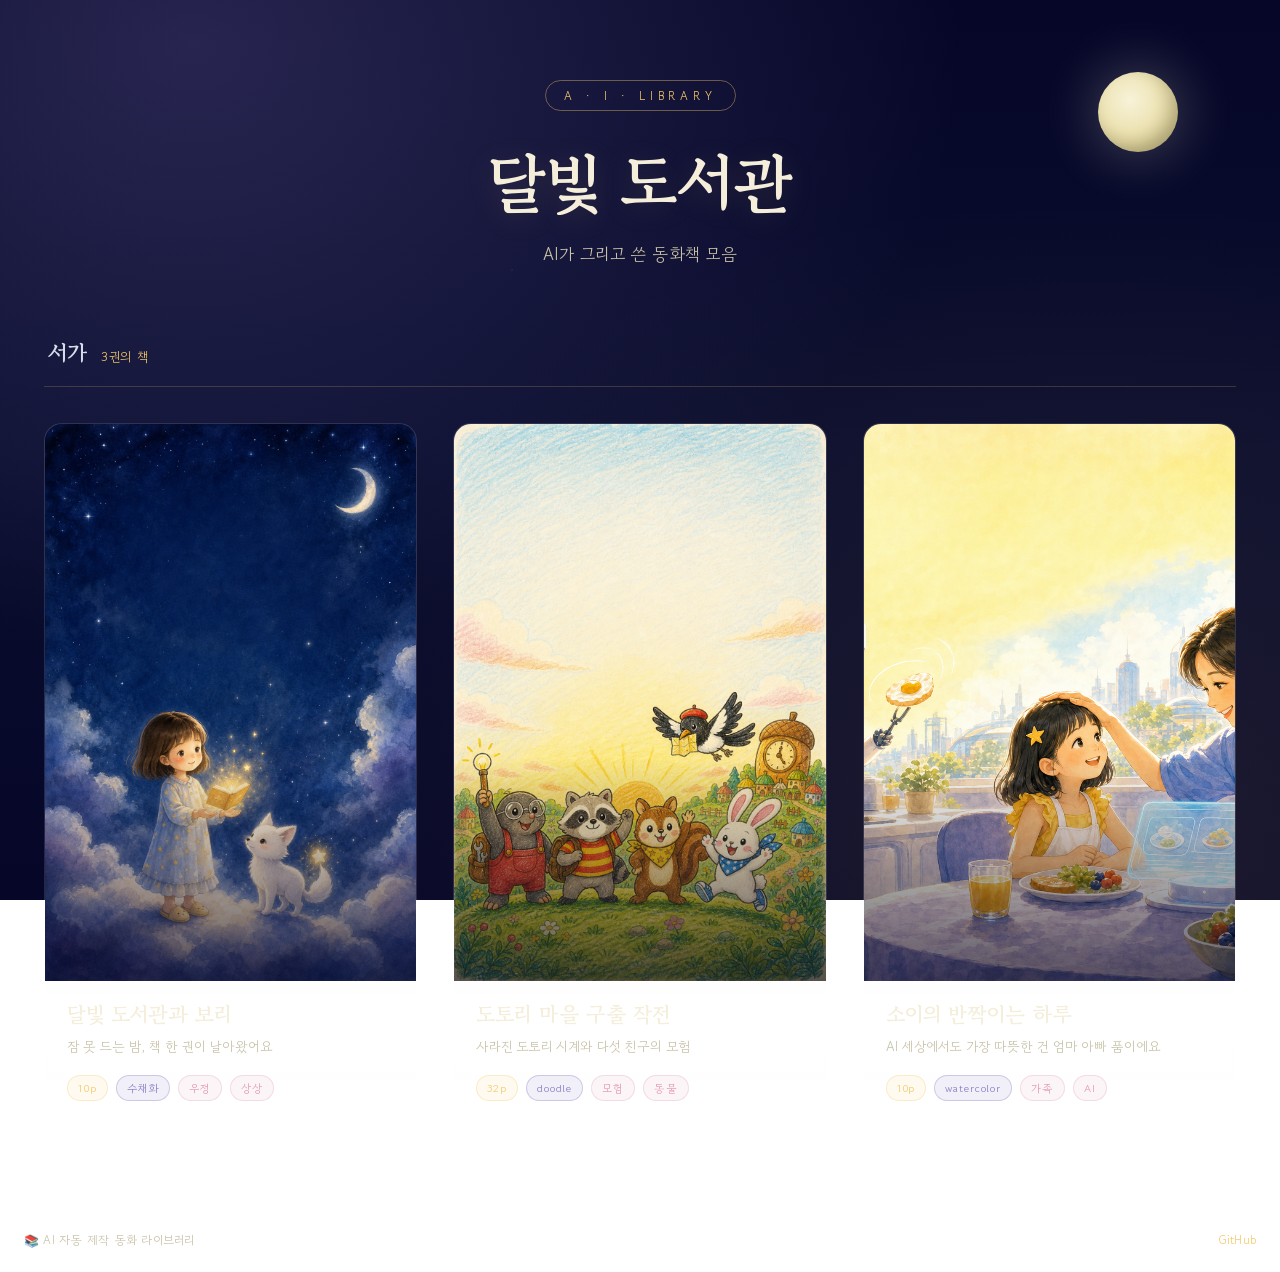
==== index.html @ fe0d3ff0 "Add moonlight library with 3 fairy tale books - 달빛 도서관과 보리 (Book 01, watercolor) - 도토리 마을 구출 작전 (Boo" ====
<!doctype html>
<html lang="ko">
<head>
  <meta charset="utf-8">
  <meta name="viewport" content="width=device-width,initial-scale=1,viewport-fit=cover">
  <meta name="theme-color" content="#0b0e2a">
  <title>달빛 도서관</title>
  <meta name="description" content="AI가 그리고 쓴 동화책 모음 — 달빛 도서관">
  <link rel="preconnect" href="https://fonts.googleapis.com">
  <link rel="preconnect" href="https://fonts.gstatic.com" crossorigin>
  <link href="https://fonts.googleapis.com/css2?family=Gowun+Batang:wght@400;700&family=Gowun+Dodum&display=swap" rel="stylesheet">
  <link rel="stylesheet" href="library.css">
</head>
<body>
  <div class="stars-bg" aria-hidden="true"></div>
  <div class="moon-deco" aria-hidden="true"></div>

  <header class="hero">
    <div class="hero-inner">
      <span class="hero-mark">A · I · LIBRARY</span>
      <h1 id="site-title">달빛 도서관</h1>
      <p id="tagline">AI가 그리고 쓴 동화책 모음</p>
    </div>
  </header>

  <main class="shelf">
    <div class="shelf-header">
      <h2>서가</h2>
      <span id="book-count" class="count"></span>
    </div>
    <div id="book-grid" class="book-grid" aria-label="동화책 목록"></div>
  </main>

  <footer class="footer">
    <div class="footer-left">
      <span>📚 AI 자동 제작 동화 라이브러리</span>
    </div>
    <div class="footer-right">
      <a href="https://github.com/revfactory/moonlight-library" target="_blank" rel="noopener">GitHub</a>
    </div>
  </footer>

  <script src="library.js"></script>
</body>
</html>
---- library.css ----
/* 달빛 도서관 — 라이브러리 홈 */

:root {
  --ink: #f4eedb;
  --ink-soft: #c8c2a8;
  --paper: #1a1f3a;
  --paper-2: #0f1230;
  --paper-3: #070925;
  --gold: #f3c969;
  --gold-soft: #e6b35a;
  --violet: #8a7ec6;
  --silver: #d6deea;
  --pink: #e29bb7;
  --green: #9bd1a8;

  --serif: "Gowun Batang", "Apple SD Gothic Neo", "Noto Serif KR", serif;
  --sans: "Gowun Dodum", "Apple SD Gothic Neo", "Noto Sans KR", system-ui, sans-serif;

  --transition: cubic-bezier(.22, .61, .36, 1);
}

* { box-sizing: border-box; }

html, body {
  margin: 0; padding: 0; min-height: 100%;
  background:
    radial-gradient(ellipse at 15% 5%, rgba(138, 126, 198, 0.25), transparent 50%),
    radial-gradient(ellipse at 85% 95%, rgba(243, 201, 105, 0.10), transparent 55%),
    linear-gradient(180deg, #060728 0%, #0a0d2e 50%, #060728 100%);
  background-attachment: fixed;
  color: var(--ink);
  font-family: var(--serif);
}

body {
  display: flex; flex-direction: column;
  min-height: 100vh;
  overflow-x: hidden;
}

/* 별빛 배경 */
.stars-bg {
  position: fixed; inset: 0; z-index: 0;
  pointer-events: none;
  background-image:
    radial-gradient(1.2px 1.2px at 10% 20%, rgba(255, 255, 255, 0.85), transparent 50%),
    radial-gradient(1px 1px at 25% 70%, rgba(255, 255, 255, 0.6), transparent 50%),
    radial-gradient(1.5px 1.5px at 40% 30%, rgba(255, 255, 255, 0.7), transparent 50%),
    radial-gradient(1px 1px at 55% 85%, rgba(255, 255, 255, 0.55), transparent 50%),
    radial-gradient(1.4px 1.4px at 70% 15%, rgba(255, 255, 255, 0.8), transparent 50%),
    radial-gradient(1px 1px at 80% 50%, rgba(255, 255, 255, 0.5), transparent 50%),
    radial-gradient(1.2px 1.2px at 90% 75%, rgba(255, 255, 255, 0.7), transparent 50%),
    radial-gradient(1px 1px at 5% 55%, rgba(255, 255, 255, 0.5), transparent 50%),
    radial-gradient(1.3px 1.3px at 35% 90%, rgba(255, 255, 255, 0.6), transparent 50%),
    radial-gradient(1px 1px at 60% 40%, rgba(255, 255, 255, 0.55), transparent 50%);
  background-size: 100% 100%;
  animation: twinkle 6s ease-in-out infinite;
}
@keyframes twinkle {
  0%, 100% { opacity: 0.6; }
  50% { opacity: 1; }
}

/* 달 장식 */
.moon-deco {
  position: fixed;
  top: 8%; right: 8%;
  width: 80px; height: 80px;
  border-radius: 50%;
  background: radial-gradient(circle at 40% 35%, #f8f3d9 0%, #e8dca5 60%, #c5b676 100%);
  box-shadow: 0 0 60px rgba(248, 243, 217, 0.3), inset -8px -8px 16px rgba(0, 0, 0, 0.2);
  z-index: 1;
  pointer-events: none;
}

/* 헤더 */
.hero {
  position: relative; z-index: 5;
  padding: 80px 24px 40px;
  text-align: center;
}
.hero-inner {
  max-width: 700px; margin: 0 auto;
}
.hero-mark {
  display: inline-block;
  font-family: var(--sans);
  font-size: 12px;
  letter-spacing: 0.4em;
  color: var(--gold);
  padding: 6px 18px;
  border: 1px solid rgba(243, 201, 105, 0.4);
  border-radius: 999px;
  margin-bottom: 24px;
}
.hero h1 {
  font-family: var(--serif);
  font-size: clamp(40px, 6vw, 64px);
  margin: 0 0 14px;
  letter-spacing: -0.01em;
  color: var(--ink);
  font-weight: 700;
  text-shadow: 0 4px 30px rgba(243, 201, 105, 0.15);
}
.hero #tagline {
  font-family: var(--sans);
  font-size: clamp(15px, 1.6vw, 17px);
  color: var(--ink-soft);
  margin: 0;
  letter-spacing: 0.02em;
}

/* 서가 */
.shelf {
  position: relative; z-index: 5;
  width: 100%;
  max-width: 1240px;
  margin: 0 auto;
  padding: 30px 24px 80px;
  flex: 1;
}
.shelf-header {
  display: flex; align-items: baseline; gap: 14px;
  padding: 0 4px 18px;
  border-bottom: 1px solid rgba(243, 201, 105, 0.2);
  margin-bottom: 36px;
}
.shelf-header h2 {
  margin: 0; font-family: var(--serif);
  font-size: 22px; font-weight: 700;
  color: var(--silver);
}
.count {
  font-family: var(--sans);
  font-size: 13px;
  color: var(--gold);
  letter-spacing: 0.05em;
}

/* 책 카드 그리드 */
.book-grid {
  display: grid;
  grid-template-columns: repeat(3, 1fr);
  gap: 36px;
}
@media (max-width: 1000px) {
  .book-grid { grid-template-columns: repeat(2, 1fr); gap: 28px; }
}
@media (max-width: 620px) {
  .book-grid { grid-template-columns: 1fr; gap: 24px; }
  .hero { padding: 60px 20px 30px; }
  .moon-deco { width: 56px; height: 56px; top: 5%; right: 6%; }
}

/* 책 카드 */
.book-card {
  display: flex; flex-direction: column;
  text-decoration: none;
  color: var(--ink);
  background: linear-gradient(180deg, rgba(255, 255, 255, 0.05) 0%, rgba(255, 255, 255, 0.02) 100%);
  border: 1px solid rgba(255, 255, 255, 0.1);
  border-radius: 18px;
  overflow: hidden;
  transition:
    transform 0.4s var(--transition),
    box-shadow 0.4s var(--transition),
    border-color 0.4s var(--transition);
  position: relative;
}
.book-card::before {
  content: "";
  position: absolute; inset: 0;
  background: linear-gradient(135deg, rgba(243, 201, 105, 0) 0%, rgba(243, 201, 105, 0.06) 100%);
  opacity: 0;
  transition: opacity 0.4s var(--transition);
  pointer-events: none;
}
.book-card:hover, .book-card:focus-visible {
  transform: translateY(-6px);
  box-shadow:
    0 20px 50px rgba(0, 0, 0, 0.5),
    0 0 0 1px rgba(243, 201, 105, 0.3);
  border-color: rgba(243, 201, 105, 0.4);
  outline: none;
}
.book-card:hover::before, .book-card:focus-visible::before {
  opacity: 1;
}

.card-cover {
  aspect-ratio: 2 / 3;
  background-size: cover;
  background-position: center;
  background-color: #1a1f3a;
  position: relative;
}
.card-cover::after {
  content: "";
  position: absolute; inset: 0;
  background: linear-gradient(180deg, transparent 60%, rgba(7, 9, 37, 0.65) 100%);
}
.card-cover .placeholder {
  position: absolute; inset: 0;
  display: flex; align-items: center; justify-content: center;
  color: var(--ink-soft);
  font-family: var(--sans);
  font-size: 14px;
}

.card-info {
  padding: 20px 22px 24px;
  display: flex; flex-direction: column; gap: 8px;
}
.card-info h2 {
  font-family: var(--serif);
  font-size: 21px;
  font-weight: 700;
  margin: 0;
  color: var(--ink);
  line-height: 1.3;
}
.card-subtitle {
  font-family: var(--sans);
  font-size: 13.5px;
  color: var(--ink-soft);
  margin: 0;
  line-height: 1.55;
  /* 2줄 ellipsis */
  display: -webkit-box;
  -webkit-line-clamp: 2;
  -webkit-box-orient: vertical;
  overflow: hidden;
}
.card-meta {
  display: flex; gap: 8px;
  margin-top: 10px;
  flex-wrap: wrap;
}
.badge {
  font-family: var(--sans);
  font-size: 11px;
  letter-spacing: 0.08em;
  color: var(--gold);
  background: rgba(243, 201, 105, 0.1);
  padding: 4px 10px;
  border-radius: 999px;
  border: 1px solid rgba(243, 201, 105, 0.3);
}
.badge.style {
  color: var(--violet);
  background: rgba(138, 126, 198, 0.12);
  border-color: rgba(138, 126, 198, 0.35);
}
.badge.tag {
  color: var(--pink);
  background: rgba(226, 155, 183, 0.1);
  border-color: rgba(226, 155, 183, 0.3);
}

/* 빈 상태 */
.empty-state {
  grid-column: 1 / -1;
  text-align: center;
  padding: 80px 20px;
  color: var(--ink-soft);
  font-family: var(--serif);
  font-size: 18px;
}
.empty-state span {
  display: block;
  font-family: var(--sans);
  font-size: 13px;
  margin-top: 10px;
  color: var(--ink-soft);
  opacity: 0.6;
}

/* 푸터 */
.footer {
  position: relative; z-index: 5;
  padding: 24px;
  border-top: 1px solid rgba(255, 255, 255, 0.08);
  display: flex; justify-content: space-between; align-items: center;
  font-family: var(--sans);
  font-size: 12px;
  color: var(--ink-soft);
  letter-spacing: 0.02em;
}
.footer a {
  color: var(--gold);
  text-decoration: none;
  transition: color 0.2s var(--transition);
}
.footer a:hover { color: var(--gold-soft); text-decoration: underline; }

/* 책 뷰어용 도서관 링크 */
.back-link {
  color: var(--ink-soft);
  text-decoration: none;
  font-family: var(--sans);
  font-size: 13px;
  margin-right: 14px;
  padding: 4px 10px;
  border-radius: 999px;
  transition: all 0.2s var(--transition);
}
.back-link:hover {
  color: var(--gold);
  background: rgba(243, 201, 105, 0.08);
}
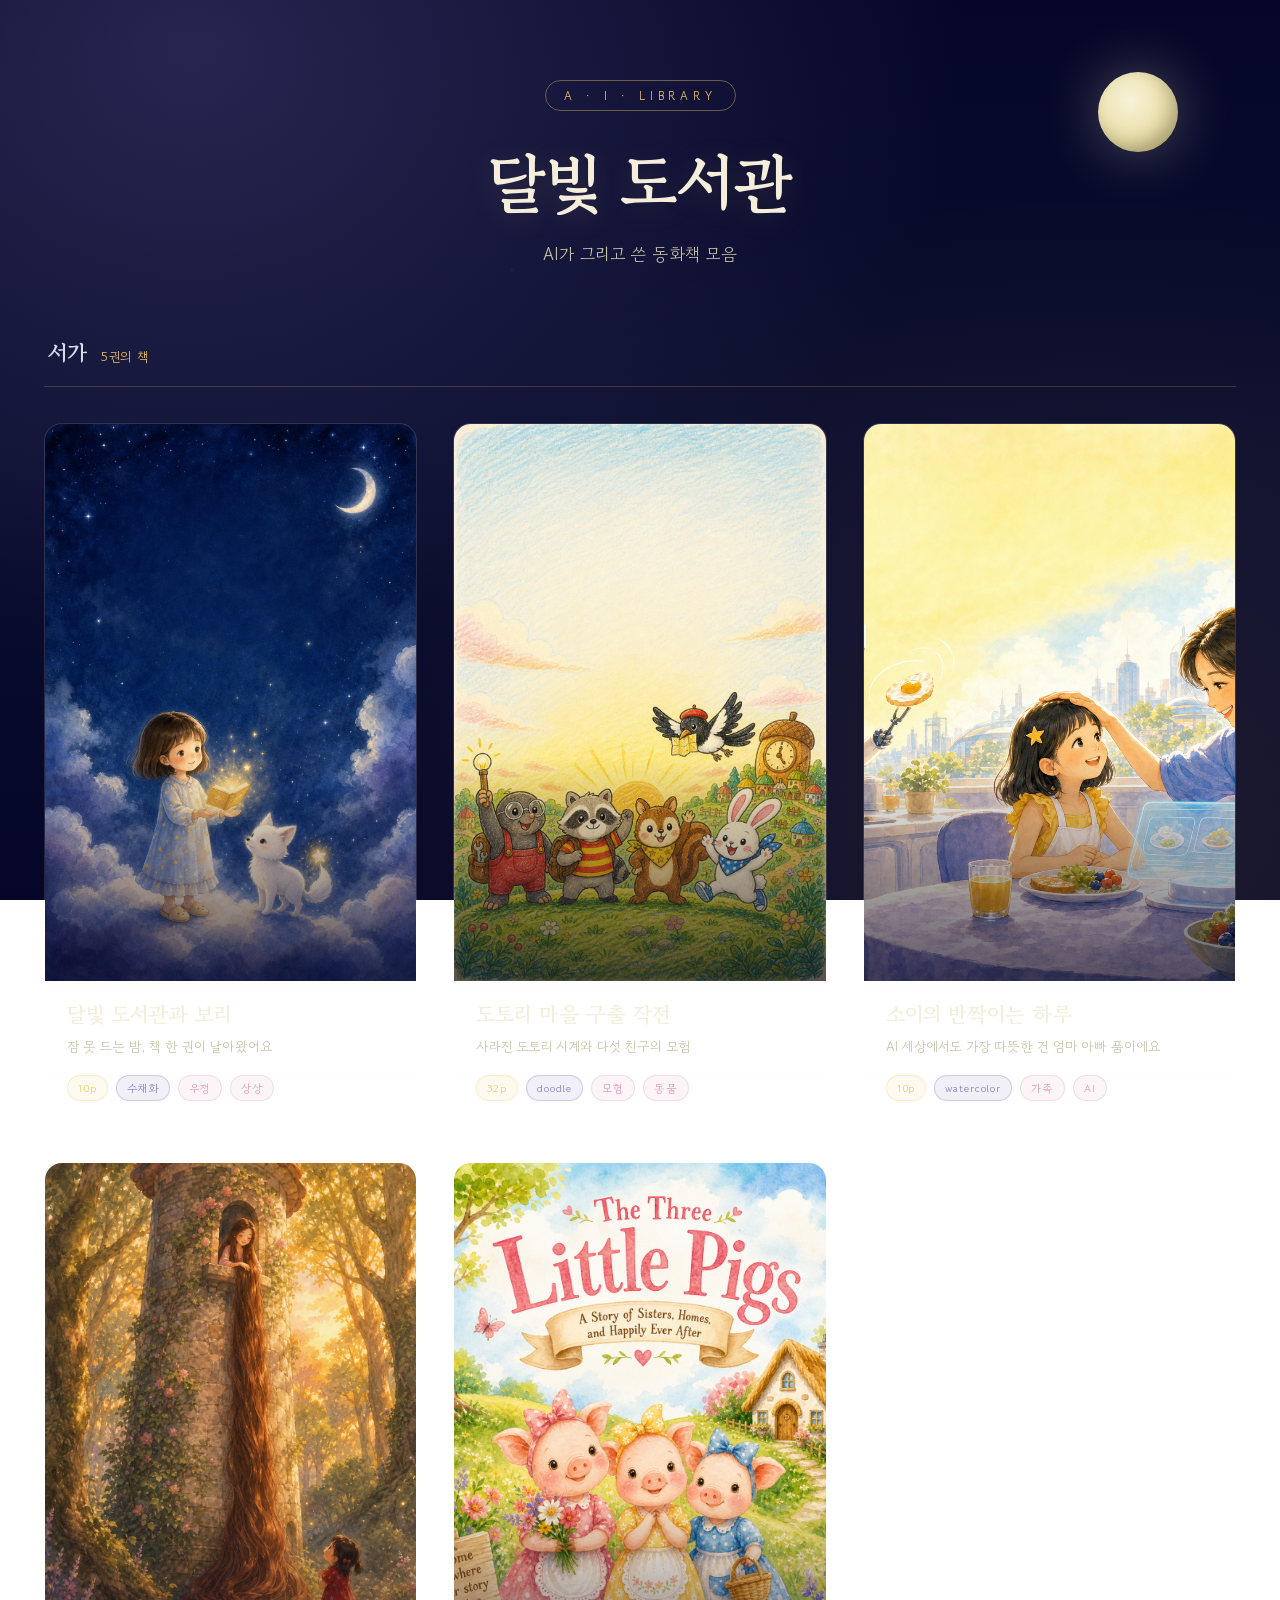
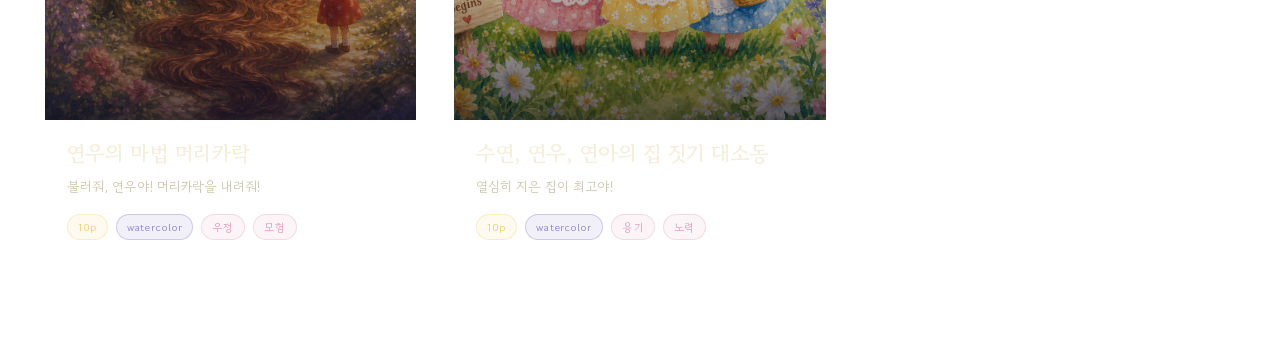
==== commit 3fd3bdd8: "remove: 메인 페이지 하단 푸터 삭제 (AI 라이브러리 문구 + GitHub 링크) Co-Authored-By: Claude Sonnet 4.6 <noreply@anthrop" ====
--- a/index.html
+++ b/index.html
@@ -31,15 +31,6 @@
     <div id="book-grid" class="book-grid" aria-label="동화책 목록"></div>
   </main>
 
-  <footer class="footer">
-    <div class="footer-left">
-      <span>📚 AI 자동 제작 동화 라이브러리</span>
-    </div>
-    <div class="footer-right">
-      <a href="https://github.com/revfactory/moonlight-library" target="_blank" rel="noopener">GitHub</a>
-    </div>
-  </footer>
-
-  <script src="library.js"></script>
+<script src="library.js"></script>
 </body>
 </html>
